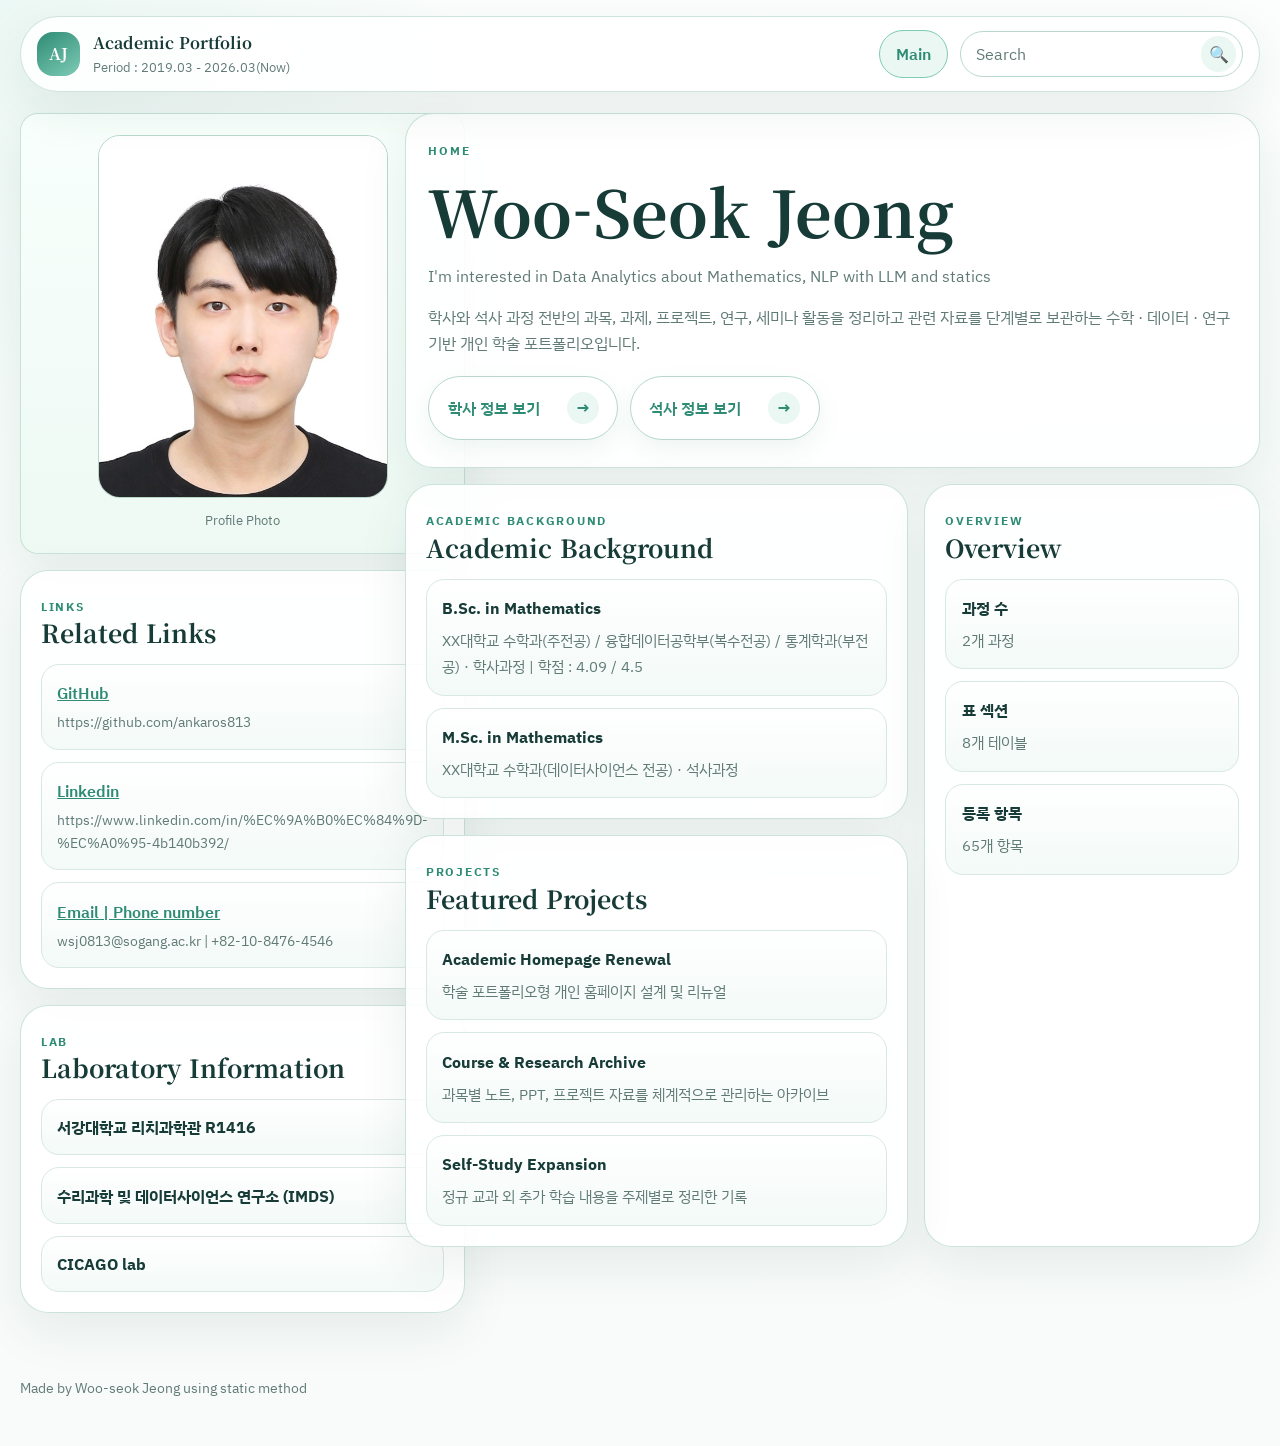
==== index.html @ 6c15785e "Initial portfolio site" ====
<!doctype html>
<html lang="ko">
  <head>
    <meta charset="UTF-8" />
    <meta name="viewport" content="width=device-width, initial-scale=1.0" />
    <title>Academic Portfolio</title>
    <meta
      name="description"
      content="Personal academic portfolio homepage"
    />
    <link rel="preconnect" href="https://fonts.googleapis.com" />
    <link rel="preconnect" href="https://fonts.gstatic.com" crossorigin />
    <link
      href="https://fonts.googleapis.com/css2?family=IBM+Plex+Sans+KR:wght@400;500;600;700&family=Noto+Serif+KR:wght@500;600;700&display=swap"
      rel="stylesheet"
    />
    <link rel="stylesheet" href="assets/css/style.css" />
  </head>
  <body class="page-home">
    <header class="site-header">
      <div class="shell header-bar">
        <a class="brand" href="index.html">
          <span class="brand-mark">AJ</span>
          <span class="brand-copy">
            <strong>Academic Portfolio</strong>
            <span id="brandSubtitle">Personal Academic Archive</span>
          </span>
        </a>
        <div class="header-tools">
          <nav class="program-nav">
            <a class="program-link is-active" href="index.html">Main</a>
          </nav>
          <form class="header-search" action="search.html" method="get">
            <input class="search-input" type="search" name="q" placeholder="Search" />
            <button class="search-button" type="submit" aria-label="Search">🔍</button>
          </form>
        </div>
      </div>
    </header>

    <main class="shell home-layout home-wide-layout">
      <aside class="home-side-column">
        <section class="portrait-panel panel-card profile-card">
          <div class="portrait-frame">
            <img
              id="profilePhoto"
              src="https://images.unsplash.com/photo-1500648767791-00dcc994a43e?auto=format&fit=crop&w=900&q=80"
              alt="Profile Photo"
            />
          </div>
          <p class="portrait-caption">Profile Photo</p>
        </section>

        <article class="panel-card">
          <div class="section-head">
            <p class="eyebrow">LINKS</p>
            <h2>Related Links</h2>
          </div>
          <div id="linkList" class="link-list"></div>
        </article>

        <article class="panel-card lab-info-card">
          <div class="section-head">
            <p class="eyebrow">LAB</p>
            <h2>Laboratory Information</h2>
          </div>
          <div class="lab-info-list">
            <article class="lab-info-item">
              <strong>서강대학교 리치과학관 R1416</strong>
            </article>
            <article class="lab-info-item">
              <strong>수리과학 및 데이터사이언스 연구소 (IMDS)</strong>
            </article>
            <article class="lab-info-item">
              <strong>CICAGO lab</strong>
            </article>
          </div>
        </article>
      </aside>

      <section class="home-main-column">
        <section class="hero-card hero-card-wide">
          <div class="hero-copy">
            <p class="eyebrow">HOME</p>
            <h1 id="homeName">Academic Portfolio</h1>
            <p id="homeTagline" class="lead"></p>
            <p id="homeIntro" class="body-copy"></p>
            <div class="hero-actions">
              <a class="btn btn-primary cta-button" href="bsc.html">
                <span>학사 정보 보기</span>
                <strong>→</strong>
              </a>
              <a class="btn btn-secondary cta-button" href="msc.html">
                <span>석사 정보 보기</span>
                <strong>→</strong>
              </a>
            </div>
          </div>
        </section>

        <section class="home-main-grid">
          <article class="panel-card">
            <div class="section-head">
              <p class="eyebrow">ACADEMIC BACKGROUND</p>
              <h2>Academic Background</h2>
            </div>
            <div id="educationList" class="timeline-list"></div>
          </article>

          <article class="panel-card home-overview-card">
            <div class="section-head">
              <p class="eyebrow">OVERVIEW</p>
              <h2>Overview</h2>
            </div>
            <div id="homeMetrics" class="metric-stack"></div>
          </article>

          <article class="panel-card home-projects-card">
            <div class="section-head">
              <p class="eyebrow">PROJECTS</p>
              <h2>Featured Projects</h2>
            </div>
            <div id="featuredProjects" class="feature-list"></div>
          </article>
        </section>
      </section>
    </main>

    <footer class="site-footer shell">
      <p id="footerText"></p>
    </footer>

    <script>
      const devVersion = Date.now();
      document.write(`<script src="data/site-data.js?v=${devVersion}"><\/script>`);
      document.write(`<script src="assets/js/common.js?v=${devVersion}"><\/script>`);
      document.write(`<script src="assets/js/home.js?v=${devVersion}"><\/script>`);
    </script>
  </body>
</html>
---- assets/css/style.css ----
:root {
  --bg: #f8fbfa;
  --surface: #ffffff;
  --surface-soft: #f3faf7;
  --line: #d8e8e2;
  --line-strong: #b8d8cc;
  --text: #173c38;
  --muted: #607a76;
  --mint: #7ecbb6;
  --mint-deep: #2e8b74;
  --mint-soft: #eaf7f2;
  --shadow: 0 18px 50px rgba(24, 63, 57, 0.08);
  --radius-lg: 28px;
  --radius-md: 18px;
  --radius-sm: 12px;
}

* {
  box-sizing: border-box;
}

html,
body {
  margin: 0;
  min-height: 100%;
  background:
    radial-gradient(circle at top left, rgba(126, 203, 182, 0.12), transparent 24%),
    linear-gradient(180deg, #fbfefd, #f6fbf9 34%, #f8fbfa);
  color: var(--text);
  font-family: "IBM Plex Sans KR", sans-serif;
  scroll-behavior: smooth;
}

body {
  line-height: 1.65;
}

a {
  color: inherit;
}

.shell {
  width: min(1180px, calc(100% - 2rem));
  margin-left: auto;
  margin-right: auto;
}

.site-header {
  padding: 1rem 0 0;
}

.header-bar {
  display: flex;
  align-items: center;
  justify-content: space-between;
  gap: 1rem;
  background: rgba(255, 255, 255, 0.86);
  border: 1px solid rgba(184, 216, 204, 0.7);
  border-radius: 999px;
  padding: 0.8rem 1rem;
  box-shadow: var(--shadow);
  backdrop-filter: blur(12px);
  position: sticky;
  top: 0.8rem;
  z-index: 20;
}

.brand {
  display: inline-flex;
  align-items: center;
  gap: 0.8rem;
  text-decoration: none;
}

.brand-mark {
  width: 2.7rem;
  height: 2.7rem;
  border-radius: 1rem;
  display: grid;
  place-items: center;
  background: linear-gradient(145deg, var(--mint-deep), var(--mint));
  color: #fff;
  font-family: "Noto Serif KR", serif;
  font-weight: 700;
}

.brand-copy {
  display: grid;
  gap: 0.05rem;
}

.brand-copy strong,
h1,
h2,
h3 {
  font-family: "Noto Serif KR", serif;
}

.brand-copy strong {
  font-size: 1rem;
}

.brand-copy span {
  color: var(--muted);
  font-size: 0.8rem;
}

.program-nav {
  display: flex;
  align-items: center;
  gap: 0.45rem;
}

.header-tools {
  display: flex;
  align-items: center;
  gap: 0.75rem;
  margin-left: auto;
  flex-wrap: nowrap;
}

.program-link,
.btn,
.table-entry-link,
.attachment-link,
.breadcrumb-link {
  text-decoration: none;
}

.program-link {
  padding: 0.62rem 1rem;
  border-radius: 999px;
  border: 1px solid var(--line-strong);
  background: #fff;
  color: var(--mint-deep);
  font-weight: 600;
}

.program-link.is-active,
.program-link:hover {
  background: var(--mint-soft);
  border-color: var(--mint);
}

.header-search {
  display: flex;
  align-items: center;
  gap: 0.45rem;
  flex: 0 0 auto;
  padding: 0.3rem 0.35rem 0.3rem 0.8rem;
  border: 1px solid var(--line-strong);
  border-radius: 999px;
  background: #fff;
}

.search-input {
  width: 220px;
  border: 0;
  outline: 0;
  background: transparent;
  color: var(--text);
  font: inherit;
}

.search-input::placeholder {
  color: var(--muted);
}

.search-button {
  width: 2.2rem;
  height: 2.2rem;
  border: 0;
  border-radius: 999px;
  display: inline-flex;
  align-items: center;
  justify-content: center;
  background: var(--mint-soft);
  color: var(--mint-deep);
  cursor: pointer;
  font: inherit;
}

.search-button:hover {
  background: var(--mint-deep);
  color: #fff;
}

.home-layout,
.page-layout {
  display: grid;
  gap: 1rem;
  padding: 1.3rem 0 3rem;
}

.hero-card,
.panel-card,
.program-hero,
.detail-hero {
  background: rgba(255, 255, 255, 0.9);
  border: 1px solid rgba(184, 216, 204, 0.72);
  border-radius: var(--radius-lg);
  box-shadow: var(--shadow);
}

.hero-card {
  display: grid;
  grid-template-columns: minmax(0, 1.3fr) minmax(280px, 0.7fr);
  gap: 1rem;
  padding: 1.4rem;
}

.hero-copy {
  padding: 0.3rem 0;
}

.eyebrow {
  margin: 0;
  color: var(--mint-deep);
  font-size: 0.78rem;
  letter-spacing: 0.14em;
  text-transform: uppercase;
  font-weight: 700;
}

h1,
h2,
h3 {
  margin: 0;
  line-height: 1.25;
}

h1 {
  margin-top: 0.55rem;
  font-size: clamp(2.2rem, 5vw, 4rem);
}

h2 {
  font-size: 1.55rem;
}

h3 {
  font-size: 1.1rem;
}

.lead {
  margin: 0.8rem 0 0;
  color: var(--muted);
  font-size: 1rem;
}

.body-copy {
  margin: 0.9rem 0 0;
  color: var(--muted);
}

.hero-actions {
  display: flex;
  flex-wrap: wrap;
  gap: 0.7rem;
  margin-top: 1.2rem;
}

.btn {
  display: inline-flex;
  align-items: center;
  justify-content: center;
  gap: 0.35rem;
  border-radius: 999px;
  padding: 0.74rem 1rem;
  font-weight: 600;
  border: 1px solid transparent;
}

.btn-primary,
.btn {
  background: var(--mint-deep);
  color: #fff;
}

.btn-secondary {
  background: #fff;
  color: var(--mint-deep);
  border-color: var(--line-strong);
}

.btn:hover {
  opacity: 0.94;
}

.page-home .hero-actions .btn {
  background: #fff;
  color: var(--mint-deep);
  border-color: var(--line-strong);
}

.page-home .hero-actions .btn:hover {
  background: var(--mint-deep);
  color: #fff;
  border-color: var(--mint-deep);
  opacity: 1;
}

.cta-button {
  min-width: 190px;
  justify-content: space-between;
  gap: 0.9rem;
  padding: 0.95rem 1.15rem;
  border-width: 1.5px;
  box-shadow: 0 10px 24px rgba(46, 139, 116, 0.08);
  font-size: 1rem;
}

.cta-button strong {
  display: inline-flex;
  width: 2rem;
  height: 2rem;
  align-items: center;
  justify-content: center;
  border-radius: 999px;
  background: var(--mint-soft);
  color: var(--mint-deep);
  font-size: 1rem;
  line-height: 1;
  transition: transform 0.18s ease, background-color 0.18s ease, color 0.18s ease;
}

.cta-button:hover {
  transform: translateY(-1px);
  box-shadow: 0 16px 34px rgba(46, 139, 116, 0.16);
}

.page-home .hero-actions .cta-button:hover strong {
  background: rgba(255, 255, 255, 0.18);
  color: #fff;
  transform: translateX(2px);
}

.portrait-panel {
  display: grid;
  align-content: center;
  justify-items: center;
  gap: 0.75rem;
  background: linear-gradient(180deg, #f8fffc, #eef9f4);
  border-radius: var(--radius-md);
  padding: 1rem;
}

.portrait-frame {
  width: min(100%, 290px);
  aspect-ratio: 4 / 5;
  overflow: hidden;
  border-radius: 22px;
  border: 1px solid var(--line-strong);
  background: #fff;
}

.portrait-frame img {
  width: 100%;
  height: 100%;
  object-fit: cover;
  display: block;
}

.portrait-caption {
  margin: 0;
  color: var(--muted);
  font-size: 0.82rem;
}

.panel-grid.two-col {
  display: grid;
  grid-template-columns: repeat(2, minmax(0, 1fr));
  gap: 1rem;
}

.panel-card,
.detail-hero,
.program-hero {
  padding: 1.25rem;
}

.section-head p {
  margin-top: 0.35rem;
}

.timeline-list,
.feature-list,
.link-list,
.metric-stack,
.chapter-list,
.attachment-list {
  display: grid;
  gap: 0.75rem;
  margin-top: 1rem;
}

.timeline-item,
.feature-item,
.link-item,
.metric-item,
.lab-info-item,
.chapter-card,
.attachment-item {
  border: 1px solid var(--line);
  border-radius: var(--radius-md);
  background: linear-gradient(180deg, #fff, var(--surface-soft));
  padding: 0.95rem;
}

.timeline-item strong,
.feature-item strong,
.metric-item strong {
  display: block;
  color: var(--text);
  margin-bottom: 0.35rem;
}

.timeline-item span,
.feature-item span,
.metric-item span {
  color: var(--muted);
  font-size: 0.92rem;
}

.link-item a,
.attachment-link {
  color: var(--mint-deep);
  font-weight: 600;
}

.lab-info-list {
  display: grid;
  gap: 0.75rem;
  margin-top: 1rem;
}

.lab-info-item strong {
  display: block;
  color: var(--text);
  line-height: 1.5;
}

.program-hero {
  display: grid;
  grid-template-columns: minmax(0, 1.2fr) minmax(280px, 0.8fr);
  gap: 1rem;
  align-items: start;
}

.program-main {
  display: grid;
  gap: 1rem;
}

.program-meta {
  display: grid;
  gap: 0.7rem;
}

.meta-card {
  border: 1px solid var(--line);
  border-radius: var(--radius-md);
  padding: 0.85rem 0.95rem;
  background: linear-gradient(180deg, #fff, var(--surface-soft));
}

.meta-card span {
  display: block;
  color: var(--muted);
  font-size: 0.82rem;
}

.meta-card strong {
  display: block;
  margin-top: 0.22rem;
}

.table-section-stack {
  display: grid;
  gap: 1rem;
}

.section-jump-card {
  background: rgba(255, 255, 255, 0.92);
  border: 1px solid rgba(184, 216, 204, 0.72);
  border-radius: var(--radius-lg);
  box-shadow: var(--shadow);
  padding: 1.1rem 1.2rem;
}

.section-jump-card-compact {
  padding: 1rem 1.1rem;
}

.section-jump-card-offset {
  margin-top: -0.5rem;
}

.jump-nav {
  margin-top: 0.9rem;
  display: flex;
  flex-wrap: wrap;
  gap: 0.7rem;
}

.jump-link {
  display: inline-flex;
  align-items: center;
  justify-content: center;
  padding: 0.72rem 1rem;
  border-radius: 999px;
  border: 1px solid var(--line-strong);
  background: #fff;
  color: var(--mint-deep);
  font-weight: 600;
  text-decoration: none;
}

.jump-link:hover {
  background: var(--mint-soft);
  border-color: var(--mint);
}

.jump-link-cta {
  min-width: 190px;
  justify-content: space-between;
  gap: 0.9rem;
  padding: 0.95rem 1.15rem;
  border-width: 1.5px;
  box-shadow: 0 10px 24px rgba(46, 139, 116, 0.08);
}

.jump-link-cta strong {
  display: inline-flex;
  width: 2rem;
  height: 2rem;
  align-items: center;
  justify-content: center;
  border-radius: 999px;
  background: var(--mint-soft);
  color: var(--mint-deep);
  font-size: 1rem;
  line-height: 1;
  transition: transform 0.18s ease, background-color 0.18s ease, color 0.18s ease;
}

.jump-link-cta:hover {
  transform: translateY(-1px);
  box-shadow: 0 16px 34px rgba(46, 139, 116, 0.16);
}

.jump-link-cta:hover strong {
  background: var(--mint-deep);
  color: #fff;
  transform: translateY(2px);
}

.table-card {
  background: rgba(255, 255, 255, 0.92);
  border: 1px solid rgba(184, 216, 204, 0.72);
  border-radius: var(--radius-lg);
  box-shadow: var(--shadow);
  padding: 1.2rem;
}

.table-head {
  margin-bottom: 0.9rem;
}

.table-head p {
  margin: 0.35rem 0 0;
  color: var(--muted);
}

.curriculum-table {
  width: 100%;
  border-collapse: collapse;
  overflow: hidden;
}

.curriculum-table th,
.curriculum-table td {
  border-bottom: 1px solid var(--line);
  padding: 0.9rem 0.8rem;
  text-align: left;
  vertical-align: top;
}

.curriculum-table th {
  color: var(--mint-deep);
  font-size: 0.88rem;
  font-weight: 700;
  background: #fbfefd;
}

.curriculum-table td {
  color: var(--text);
}

.year-cell {
  width: 120px;
  color: var(--mint-deep);
  font-weight: 700;
}

.credit-cell {
  width: 110px;
  color: var(--muted);
  font-weight: 600;
}

.table-entry-link {
  color: var(--text);
  font-weight: 600;
}

.table-entry-link:hover {
  color: var(--mint-deep);
}

.entry-grid {
  display: grid;
  grid-template-columns: repeat(8, minmax(0, 1fr));
  gap: 0.7rem;
}

.entry-chip {
  display: inline-flex;
  min-height: 3.1rem;
  align-items: center;
  justify-content: center;
  padding: 0.8rem 0.7rem;
  border: 1px solid var(--line-strong);
  border-radius: var(--radius-md);
  background: linear-gradient(180deg, #fff, var(--surface-soft));
  color: var(--text);
  text-align: center;
  font-weight: 600;
  line-height: 1.35;
  text-decoration: none;
}

.entry-chip:hover {
  color: var(--mint-deep);
  border-color: var(--mint);
  background: var(--mint-soft);
}

.entry-meta {
  display: block;
  margin-top: 0.22rem;
  color: var(--muted);
  font-size: 0.88rem;
}

.total-row td {
  border-bottom: 0;
  font-weight: 700;
  background: var(--surface-soft);
}

.detail-hero,
.program-hero {
  margin-bottom: 0;
}

.breadcrumb-link {
  display: inline-flex;
  margin-bottom: 0.9rem;
  color: var(--mint-deep);
  font-weight: 600;
}

.chapter-list {
  margin-top: 1rem;
}

.chapter-card h3 {
  color: var(--mint-deep);
}

.topic-list {
  margin-top: 0.8rem;
  display: grid;
  gap: 0.55rem;
}

.topic-link {
  display: block;
  border: 1px solid var(--line);
  border-radius: var(--radius-sm);
  background: #fff;
  padding: 0.75rem 0.9rem;
  color: var(--text);
  text-decoration: none;
  font-weight: 600;
}

.topic-link span {
  display: block;
  margin-top: 0.18rem;
  color: var(--muted);
  font-weight: 400;
  font-size: 0.88rem;
}

.note-block {
  display: grid;
  gap: 0.9rem;
  margin-top: 1rem;
}

.note-card {
  border-left: 4px solid var(--mint);
  background: var(--surface-soft);
  padding: 1rem;
  border-radius: 0 var(--radius-md) var(--radius-md) 0;
}

.note-card h3 {
  color: var(--mint-deep);
}

.note-card p {
  margin: 0.45rem 0 0;
  color: var(--muted);
}

.gallery-grid {
  margin-top: 1rem;
  display: grid;
  grid-template-columns: repeat(3, minmax(0, 1fr));
  gap: 0.8rem;
}

.gallery-card {
  border: 1px solid var(--line);
  border-radius: var(--radius-md);
  overflow: hidden;
  background: #fff;
}

.gallery-card img,
.gallery-placeholder {
  width: 100%;
  aspect-ratio: 1 / 1;
  display: block;
}

.gallery-card img {
  object-fit: cover;
}

.gallery-placeholder {
  display: grid;
  place-items: center;
  background: linear-gradient(135deg, #f6fffb, #eef8f4);
  color: var(--mint-deep);
  font-weight: 700;
}

.gallery-caption {
  padding: 0.75rem;
}

.gallery-caption strong {
  display: block;
}

.gallery-caption span {
  display: block;
  margin-top: 0.22rem;
  color: var(--muted);
  font-size: 0.88rem;
}

.site-footer {
  padding-bottom: 2rem;
  color: var(--muted);
  font-size: 0.9rem;
}

.search-result-list {
  display: grid;
  gap: 0.85rem;
}

.search-result-card {
  border: 1px solid var(--line);
  border-radius: var(--radius-md);
  background: linear-gradient(180deg, #fff, var(--surface-soft));
  padding: 1rem;
}

.search-result-link {
  color: var(--mint-deep);
  font-weight: 700;
  text-decoration: none;
}

.search-result-link:hover {
  color: var(--text);
}

.search-result-meta {
  margin: 0.35rem 0 0;
  color: var(--muted);
  font-size: 0.92rem;
}

.empty-state {
  border: 1px dashed var(--line-strong);
  border-radius: var(--radius-md);
  padding: 1rem;
  color: var(--muted);
  background: rgba(255, 255, 255, 0.7);
}

@media (max-width: 980px) {
  .header-bar,
  .hero-card,
  .program-hero,
  .panel-grid.two-col {
    grid-template-columns: 1fr;
    flex-direction: column;
    align-items: flex-start;
  }

  .header-bar {
    border-radius: 28px;
  }

  .header-tools {
    width: 100%;
    flex-wrap: wrap;
  }

  .header-search {
    width: 100%;
  }

  .search-input {
    width: 100%;
  }

  .entry-grid {
    grid-template-columns: repeat(4, minmax(0, 1fr));
  }

  .section-jump-card-offset {
    margin-top: 0;
  }
}

@media (max-width: 760px) {
  .shell {
    width: min(100%, calc(100% - 1rem));
  }

  .curriculum-table,
  .curriculum-table thead,
  .curriculum-table tbody,
  .curriculum-table th,
  .curriculum-table td,
  .curriculum-table tr {
    display: block;
  }

  .curriculum-table thead {
    display: none;
  }

  .curriculum-table tr {
    border: 1px solid var(--line);
    border-radius: var(--radius-md);
    margin-bottom: 0.8rem;
    overflow: hidden;
    background: #fff;
  }

  .curriculum-table td {
    border-bottom: 1px solid var(--line);
  }

  .curriculum-table td:last-child {
    border-bottom: 0;
  }

  .entry-grid {
    grid-template-columns: repeat(2, minmax(0, 1fr));
  }

  .gallery-grid {
    grid-template-columns: repeat(2, minmax(0, 1fr));
  }
}


.shell {
  width: min(1580px, calc(100% - 2.5rem));
}

.hero-card-wide {
  grid-template-columns: minmax(0, 1fr);
}

.profile-card {
  padding: 1.35rem;
}

.home-wide-layout {
  grid-template-columns: minmax(320px, 0.82fr) minmax(0, 1.9fr);
  align-items: start;
}

.home-side-column,
.home-main-column {
  display: grid;
  gap: 1rem;
}

.home-main-grid {
  display: grid;
  grid-template-columns: minmax(0, 1.2fr) minmax(300px, 0.8fr);
  gap: 1rem;
}

.home-projects-card {
  grid-column: 1 / 2;
}

.home-overview-card {
  grid-column: 2 / 3;
  grid-row: 1 / 3;
}

@media (max-width: 980px) {
  .home-wide-layout,
  .home-main-grid {
    grid-template-columns: 1fr;
  }

  .home-overview-card,
  .home-projects-card {
    grid-column: auto;
    grid-row: auto;
  }
}
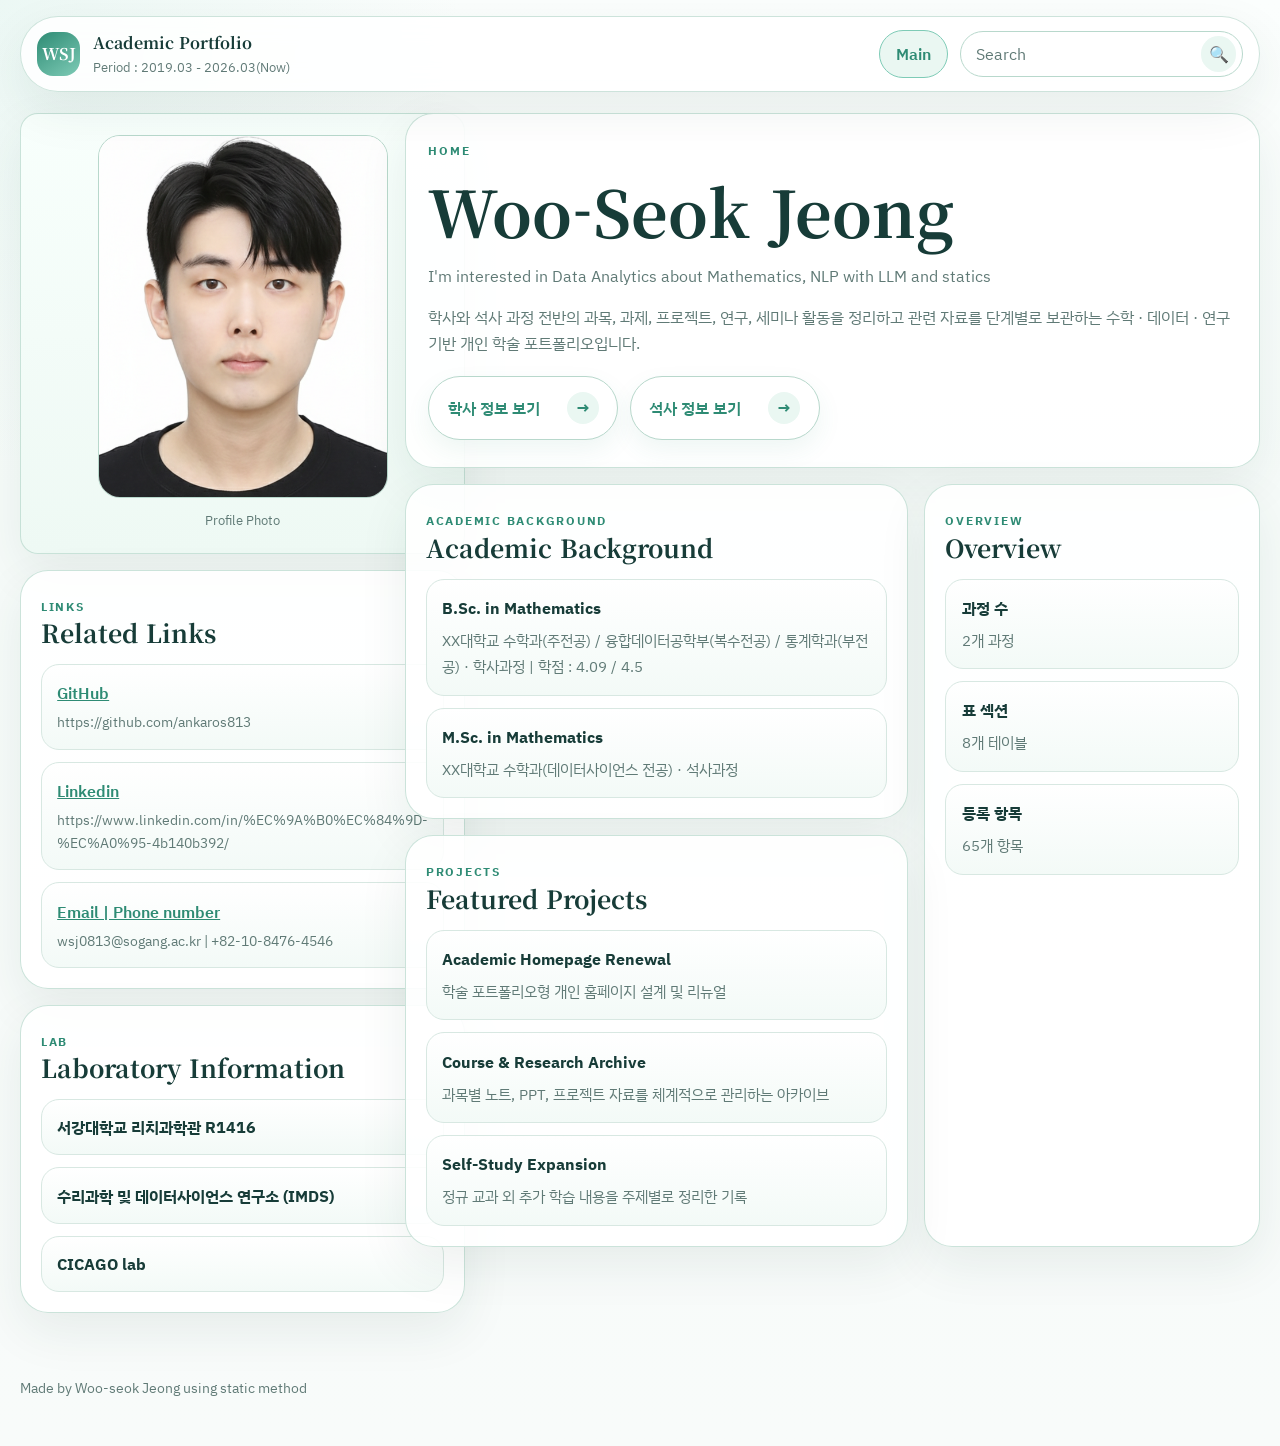
==== commit c4d76a0d: "Polish mobile home experience" ====
--- a/index.html
+++ b/index.html
@@ -6,8 +6,36 @@
     <title>Academic Portfolio</title>
     <meta
       name="description"
-      content="Personal academic portfolio homepage"
+      content="학사와 석사 과정, 프로젝트, 연구, 세미나 활동을 정리한 Woo-Seok Jeong의 개인 학술 포트폴리오입니다."
     />
+    <meta property="og:type" content="website" />
+    <meta property="og:locale" content="ko_KR" />
+    <meta property="og:title" content="Woo-Seok Jeong" />
+    <meta
+      property="og:description"
+      content="학사와 석사 과정, 프로젝트, 연구, 세미나 활동을 정리한 개인 학술 포트폴리오"
+    />
+    <meta property="og:url" content="https://portpolio-wsj.vercel.app/" />
+    <meta
+      property="og:image"
+      content="https://portpolio-wsj.vercel.app/assets/og/home-share-card.svg"
+    />
+    <meta property="og:image:type" content="image/svg+xml" />
+    <meta property="og:image:width" content="1200" />
+    <meta property="og:image:height" content="630" />
+    <meta name="twitter:card" content="summary_large_image" />
+    <meta name="twitter:title" content="Woo-Seok Jeong" />
+    <meta
+      name="twitter:description"
+      content="학사와 석사 과정, 프로젝트, 연구, 세미나 활동을 정리한 개인 학술 포트폴리오"
+    />
+    <meta
+      name="twitter:image"
+      content="https://portpolio-wsj.vercel.app/assets/og/home-share-card.svg"
+    />
+    <link rel="icon" type="image/svg+xml" href="assets/icons/favicon.svg" />
+    <link rel="shortcut icon" href="assets/icons/favicon.svg" />
+    <link rel="apple-touch-icon" href="assets/icons/favicon.svg" />
     <link rel="preconnect" href="https://fonts.googleapis.com" />
     <link rel="preconnect" href="https://fonts.gstatic.com" crossorigin />
     <link
@@ -20,7 +48,7 @@
     <header class="site-header">
       <div class="shell header-bar">
         <a class="brand" href="index.html">
-          <span class="brand-mark">AJ</span>
+          <span class="brand-mark">WSJ</span>
           <span class="brand-copy">
             <strong>Academic Portfolio</strong>
             <span id="brandSubtitle">Personal Academic Archive</span>
@@ -51,7 +79,7 @@
           <p class="portrait-caption">Profile Photo</p>
         </section>
 
-        <article class="panel-card">
+        <article class="panel-card related-links-card">
           <div class="section-head">
             <p class="eyebrow">LINKS</p>
             <h2>Related Links</h2>
@@ -83,6 +111,7 @@
           <div class="hero-copy">
             <p class="eyebrow">HOME</p>
             <h1 id="homeName">Academic Portfolio</h1>
+            <div id="mobileProfileSummary" class="mobile-profile-summary" aria-label="Mobile profile summary"></div>
             <p id="homeTagline" class="lead"></p>
             <p id="homeIntro" class="body-copy"></p>
             <div class="hero-actions">
@@ -99,7 +128,7 @@
         </section>
 
         <section class="home-main-grid">
-          <article class="panel-card">
+          <article class="panel-card academic-background-card">
             <div class="section-head">
               <p class="eyebrow">ACADEMIC BACKGROUND</p>
               <h2>Academic Background</h2>
--- a/assets/css/style.css
+++ b/assets/css/style.css
@@ -213,6 +213,10 @@
   padding: 0.3rem 0;
 }
 
+.mobile-profile-summary {
+  display: none;
+}
+
 .eyebrow {
   margin: 0;
   color: var(--mint-deep);
@@ -333,6 +337,89 @@
   background: rgba(255, 255, 255, 0.18);
   color: #fff;
   transform: translateX(2px);
+}
+
+.mobile-profile-card {
+  display: grid;
+  grid-template-columns: auto minmax(0, 1fr);
+  gap: 0.9rem;
+  align-items: center;
+  margin-top: 1rem;
+  padding: 0.95rem;
+  border: 1px solid var(--line);
+  border-radius: 22px;
+  background: linear-gradient(180deg, #ffffff, var(--surface-soft));
+}
+
+.mobile-profile-photo-wrap {
+  width: 92px;
+  height: 112px;
+  overflow: hidden;
+  border-radius: 18px;
+  border: 1px solid var(--line-strong);
+  background: #fff;
+}
+
+.mobile-profile-photo {
+  width: 100%;
+  height: 100%;
+  object-fit: cover;
+  display: block;
+}
+
+.mobile-profile-copy {
+  display: grid;
+  gap: 0.65rem;
+}
+
+.mobile-profile-period {
+  margin: 0;
+  color: var(--mint-deep);
+  font-size: 0.84rem;
+  font-weight: 700;
+  line-height: 1.45;
+}
+
+.mobile-contact-list {
+  display: grid;
+  gap: 0.55rem;
+}
+
+.mobile-contact-row {
+  display: grid;
+  gap: 0.2rem;
+}
+
+.mobile-contact-label {
+  color: var(--mint-deep);
+  font-size: 0.76rem;
+  font-weight: 700;
+  line-height: 1.35;
+}
+
+.mobile-contact-values {
+  display: flex;
+  align-items: center;
+  flex-wrap: wrap;
+  gap: 0;
+}
+
+.mobile-contact-link {
+  color: var(--text);
+  font-size: 0.82rem;
+  line-height: 1.45;
+  text-decoration: none;
+  overflow-wrap: anywhere;
+}
+
+.mobile-contact-link:hover {
+  color: var(--mint-deep);
+}
+
+.mobile-contact-separator {
+  color: var(--muted);
+  font-size: 0.78rem;
+  line-height: 1;
 }
 
 .portrait-panel {
@@ -850,6 +937,14 @@
   .section-jump-card-offset {
     margin-top: 0;
   }
+
+  .home-main-column {
+    order: 1;
+  }
+
+  .home-side-column {
+    order: 2;
+  }
 }
 
 @media (max-width: 760px) {
@@ -893,6 +988,187 @@
   .gallery-grid {
     grid-template-columns: repeat(2, minmax(0, 1fr));
   }
+
+  .site-header {
+    padding-top: 0.6rem;
+  }
+
+  .home-layout,
+  .page-layout {
+    padding-top: 0.9rem;
+    gap: 0.85rem;
+  }
+
+  .hero-card,
+  .panel-card,
+  .program-hero,
+  .detail-hero,
+  .table-card,
+  .section-jump-card {
+    border-radius: 22px;
+  }
+
+  .hero-card,
+  .panel-card,
+  .detail-hero,
+  .program-hero {
+    padding: 0.92rem;
+  }
+
+  .profile-card,
+  .portrait-panel {
+    padding: 0.9rem;
+  }
+
+  .portrait-frame {
+    width: min(100%, 220px);
+  }
+
+  .mobile-profile-summary {
+    display: block;
+  }
+
+  .related-links-card {
+    display: none;
+  }
+
+  .profile-card {
+    display: none;
+  }
+
+  .page-home .hero-copy {
+    display: flex;
+    flex-direction: column;
+  }
+
+  .page-home .hero-copy .eyebrow,
+  .page-home .hero-copy h1,
+  .page-home .hero-copy .mobile-profile-summary,
+  .page-home .hero-copy .lead,
+  .page-home .hero-copy .hero-actions,
+  .page-home .hero-copy .body-copy {
+    order: 0;
+  }
+
+  .page-home .hero-copy .lead {
+    order: 1;
+  }
+
+  .page-home .hero-copy .hero-actions {
+    order: 2;
+  }
+
+  .page-home .hero-copy .body-copy {
+    order: 3;
+  }
+
+  .hero-copy .lead {
+    margin-top: 0.7rem;
+    font-size: 0.93rem;
+  }
+
+  .hero-copy .body-copy {
+    margin-top: 0.55rem;
+    font-size: 0.9rem;
+    line-height: 1.55;
+  }
+
+  .hero-actions {
+    display: grid;
+    grid-template-columns: 1fr;
+    gap: 0.5rem;
+    margin-top: 0.8rem;
+  }
+
+  .cta-button {
+    width: 100%;
+    min-width: 0;
+    padding: 0.88rem 1rem;
+  }
+
+  .link-list,
+  .lab-info-list,
+  .timeline-list,
+  .feature-list,
+  .metric-stack {
+    gap: 0.65rem;
+  }
+}
+
+@media (max-width: 520px) {
+  .header-bar {
+    padding: 0.75rem 0.85rem;
+    gap: 0.8rem;
+  }
+
+  .brand {
+    width: 100%;
+  }
+
+  .brand-copy strong {
+    font-size: 0.92rem;
+  }
+
+  .brand-copy span {
+    font-size: 0.75rem;
+  }
+
+  .program-nav {
+    width: 100%;
+  }
+
+  .program-link {
+    width: 100%;
+    justify-content: center;
+  }
+
+  .header-search {
+    width: 100%;
+    padding-left: 0.72rem;
+  }
+
+  h1 {
+    margin-top: 0.45rem;
+    font-size: clamp(1.9rem, 10vw, 2.6rem);
+  }
+
+  h2 {
+    font-size: 1.35rem;
+  }
+
+  .mobile-profile-card {
+    grid-template-columns: 82px minmax(0, 1fr);
+    gap: 0.65rem;
+    padding: 0.72rem;
+    margin-top: 0.72rem;
+  }
+
+  .mobile-profile-photo-wrap {
+    width: 76px;
+    height: 94px;
+  }
+
+  .mobile-profile-period {
+    font-size: 0.75rem;
+    line-height: 1.35;
+  }
+
+  .mobile-contact-link {
+    font-size: 0.74rem;
+  }
+
+  .mobile-contact-label,
+  .mobile-contact-separator {
+    font-size: 0.72rem;
+  }
+
+  .mobile-contact-list {
+    gap: 0.42rem;
+  }
+
+  .mobile-profile-copy {
+    gap: 0.5rem;
+  }
 }
 
 
@@ -946,3 +1222,9 @@
     grid-row: auto;
   }
 }
+
+@media (max-width: 760px) {
+  .shell {
+    width: min(100%, calc(100% - 1rem));
+  }
+}
